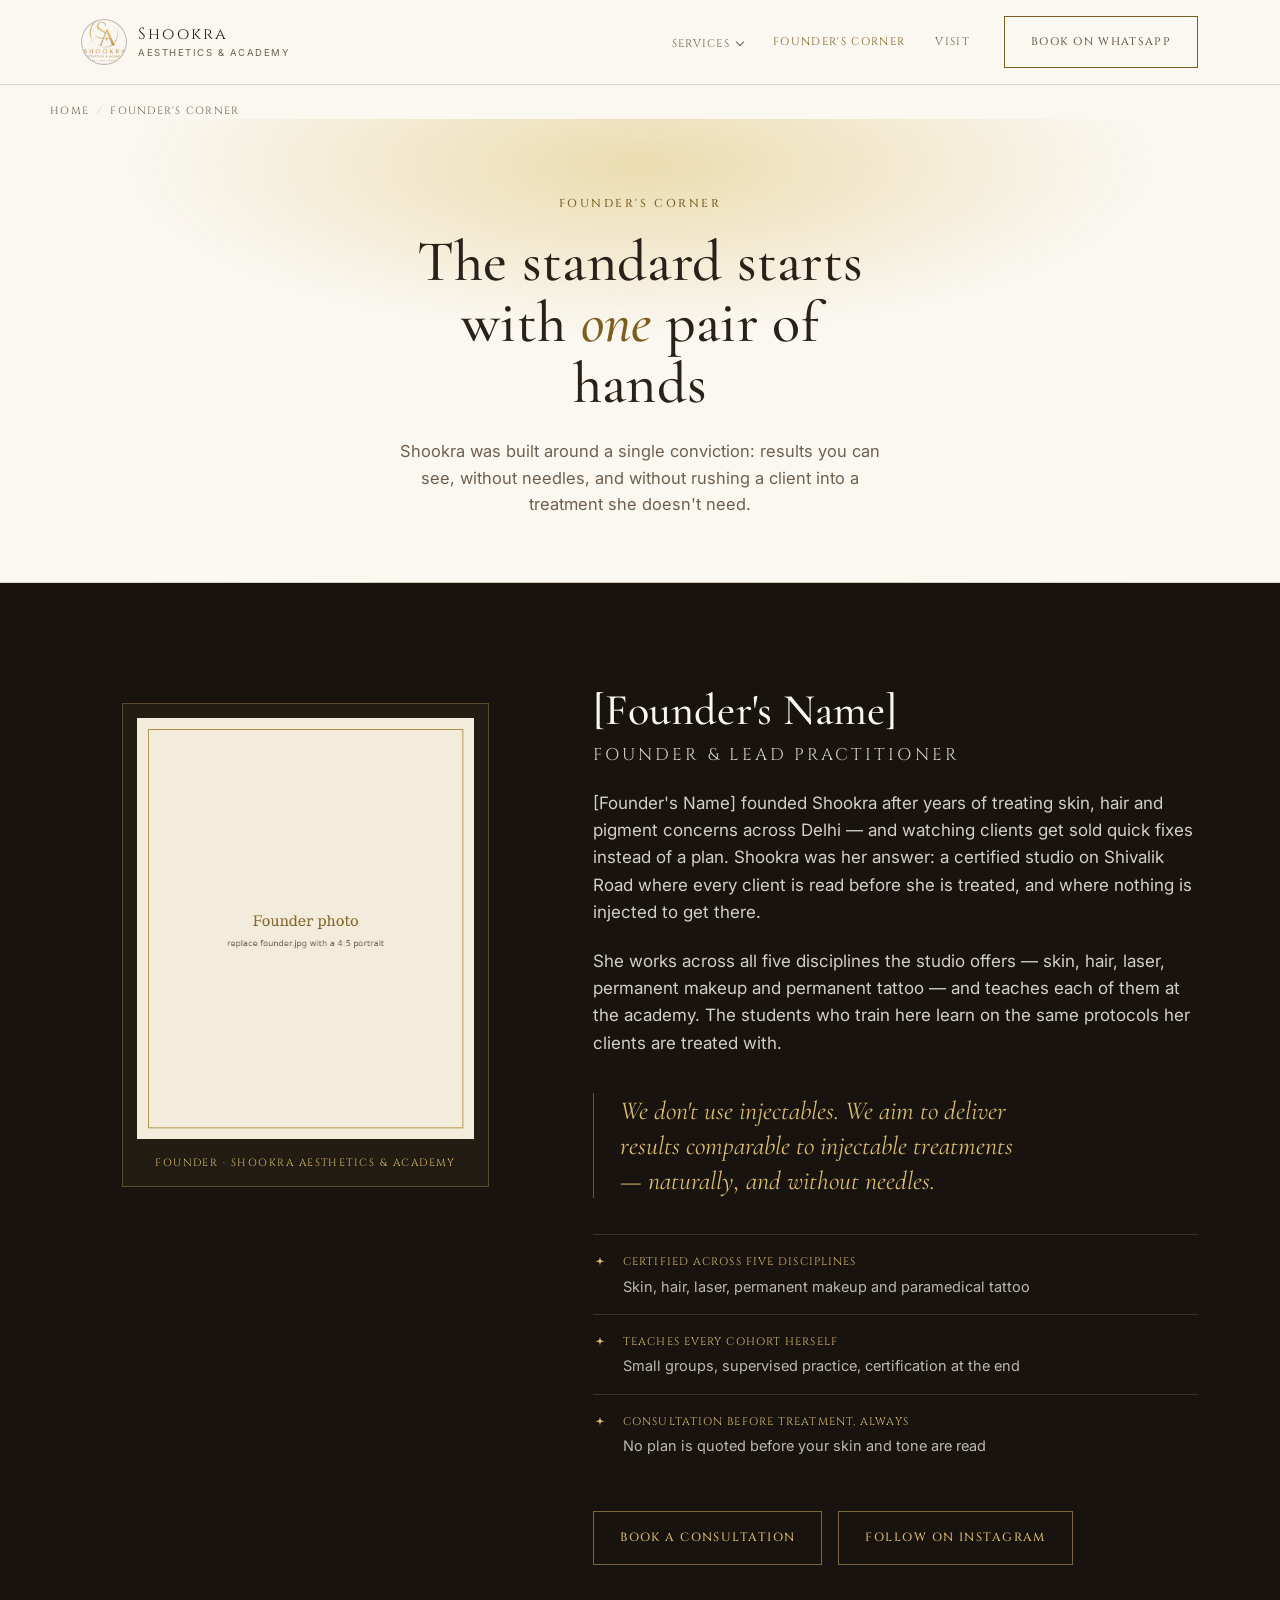
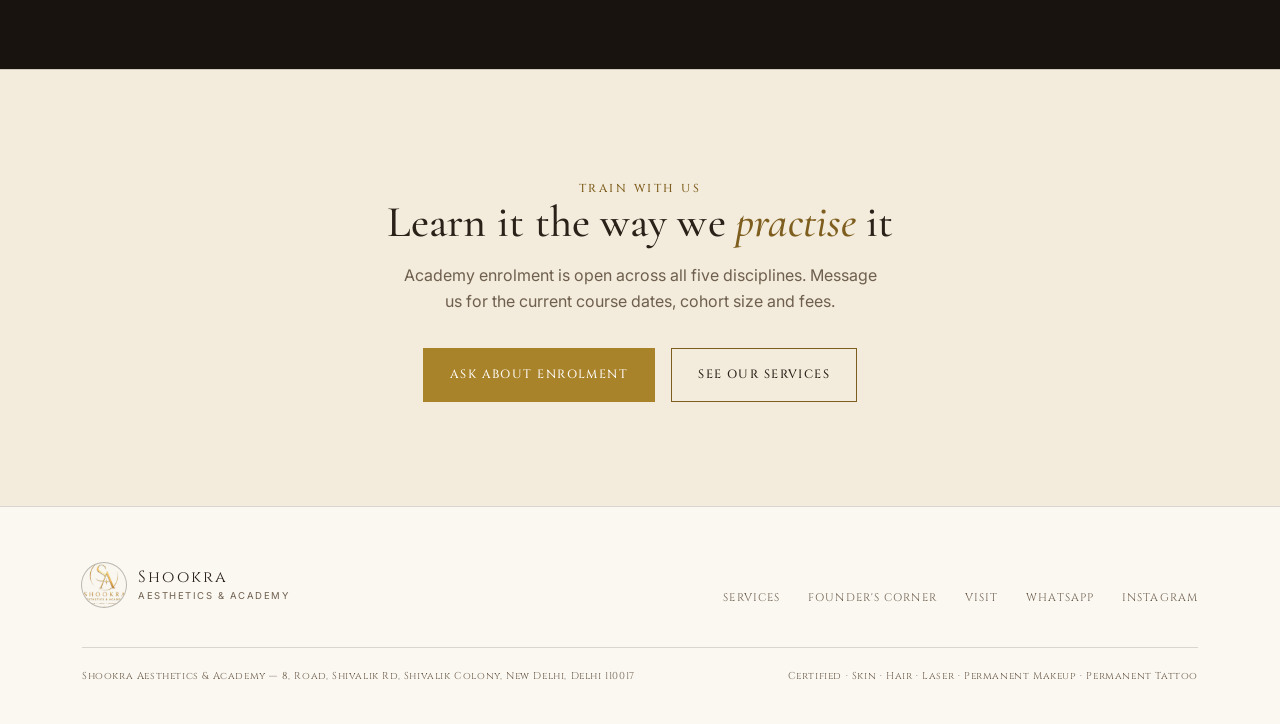
==== founders-corner.html @ c759bac9 "Added different sections for services" ====
<!DOCTYPE html>
<html lang="en">
<head>
<meta charset="UTF-8" />
<meta name="viewport" content="width=device-width, initial-scale=1.0" />
<title>Founder's Corner — Shookra Aesthetics &amp; Academy</title>
<meta name="description" content="Meet the founder of Shookra Aesthetics &amp; Academy, Shivalik Road, New Delhi." />
<link rel="preconnect" href="https://fonts.googleapis.com" />
<link rel="preconnect" href="https://fonts.gstatic.com" crossorigin />
<link href="https://fonts.googleapis.com/css2?family=Cinzel:wght@400;500;600&family=Cormorant+Garamond:ital,wght@0,400;0,500;0,600;1,400;1,500&family=Inter:wght@400;500;600&display=swap" rel="stylesheet" />
<link rel="stylesheet" href="styles.css" />
</head>
<body>

<header>
  <nav class="wrap">
    <a href="index.html" class="brand">
      <span class="brand-mark"><img src="Shookra.jpeg" alt="Shookra crest" /></span>
      <span class="wordmark">Shookra<small>Aesthetics &amp; Academy</small></span>
    </a>
    <div class="navlinks">
      <div class="navlinks-inner">
        <span class="has-menu">
          <a href="index.html#services">Services</a>
          <span class="menu">
            <a href="skin.html">Skin</a>
            <a href="hair.html">Hair</a>
            <a href="laser.html">Laser</a>
            <a href="permanent-makeup.html">Permanent Makeup</a>
            <a href="permanent-tattoo.html">Permanent Tattoo</a>
          </span>
        </span>
        <a href="founders-corner.html" aria-current="page">Founder's Corner</a>
        <a href="index.html#visit">Visit</a>
      </div>
      <a href="#" class="btn" data-wa="Hi Shookra, I'd like to book an appointment.">Book on WhatsApp</a>
    </div>
  </nav>
</header>

<main>

  <div class="wrap crumbs">
    <a href="index.html">Home</a><span>/</span>Founder's Corner
  </div>

  <div class="page-hero">
    <div class="wrap">
      <span class="eyebrow">Founder's Corner</span>
      <h1>The standard starts with <em>one</em> pair of hands</h1>
      <p>Shookra was built around a single conviction: results you can see, without needles, and without rushing a client into a treatment she doesn't need.</p>
    </div>
  </div>

  <section class="founder">
    <div class="wrap">
      <div class="founder-grid">

        <figure class="founder-portrait">
          <img src="founder.jpg" alt="Founder of Shookra Aesthetics &amp; Academy" />
          <figcaption>Founder · Shookra Aesthetics &amp; Academy</figcaption>
        </figure>

        <div class="founder-copy">
          <h2>[Founder's Name]</h2>
          <p class="founder-role">Founder &amp; Lead Practitioner</p>

          <p>[Founder's Name] founded Shookra after years of treating skin, hair and pigment concerns across Delhi — and watching clients get sold quick fixes instead of a plan. Shookra was her answer: a certified studio on Shivalik Road where every client is read before she is treated, and where nothing is injected to get there.</p>

          <p>She works across all five disciplines the studio offers — skin, hair, laser, permanent makeup and permanent tattoo — and teaches each of them at the academy. The students who train here learn on the same protocols her clients are treated with.</p>

          <blockquote class="founder-quote">We don't use injectables. We aim to deliver results comparable to injectable treatments — naturally, and without needles.</blockquote>

          <ul class="founder-facts">
            <li>
              <span class="spark"><svg viewBox="0 0 24 24" fill="currentColor"><path d="M12 6c.4 3 .9 5 1.9 6C15 13 17 13.5 20 14c-3 .5-5 1-6.1 2-1 1-1.5 3-1.9 6-.4-3-.9-5-1.9-6C9 15 7 14.5 4 14c3-.5 5-1 6.1-2 1-1 1.5-3 1.9-6z"/></svg></span>
              <div><span>Certified across five disciplines</span><p>Skin, hair, laser, permanent makeup and paramedical tattoo</p></div>
            </li>
            <li>
              <span class="spark"><svg viewBox="0 0 24 24" fill="currentColor"><path d="M12 6c.4 3 .9 5 1.9 6C15 13 17 13.5 20 14c-3 .5-5 1-6.1 2-1 1-1.5 3-1.9 6-.4-3-.9-5-1.9-6C9 15 7 14.5 4 14c3-.5 5-1 6.1-2 1-1 1.5-3 1.9-6z"/></svg></span>
              <div><span>Teaches every cohort herself</span><p>Small groups, supervised practice, certification at the end</p></div>
            </li>
            <li>
              <span class="spark"><svg viewBox="0 0 24 24" fill="currentColor"><path d="M12 6c.4 3 .9 5 1.9 6C15 13 17 13.5 20 14c-3 .5-5 1-6.1 2-1 1-1.5 3-1.9 6-.4-3-.9-5-1.9-6C9 15 7 14.5 4 14c3-.5 5-1 6.1-2 1-1 1.5-3 1.9-6z"/></svg></span>
              <div><span>Consultation before treatment, always</span><p>No plan is quoted before your skin and tone are read</p></div>
            </li>
          </ul>

          <div class="founder-cta">
            <a href="#" class="btn btn--ghost-dark" data-wa="Hi Shookra, I'd like to book a consultation with the founder.">Book a consultation</a>
            <a href="https://www.instagram.com/shookraesthetics/" class="btn btn--ghost-dark" target="_blank" rel="noopener">Follow on Instagram</a>
          </div>
        </div>

      </div>
    </div>
  </section>

  <section class="cta-band">
    <div class="wrap">
      <span class="eyebrow">Train with us</span>
      <h2>Learn it the way we <em>practise</em> it</h2>
      <p>Academy enrolment is open across all five disciplines. Message us for the current course dates, cohort size and fees.</p>
      <div class="btns">
        <a href="#" class="btn btn--solid" data-wa="Hi Shookra, I'd like to know about academy enrolment — courses, dates and fees.">Ask about enrolment</a>
        <a href="index.html#services" class="btn">See our services</a>
      </div>
    </div>
  </section>

</main>

<footer>
  <div class="wrap">
    <div class="footer-top">
      <a href="index.html" class="brand">
        <span class="brand-mark"><img src="Shookra.jpeg" alt="Shookra crest" /></span>
        <span class="wordmark">Shookra<small>Aesthetics &amp; Academy</small></span>
      </a>
      <div class="footer-links">
        <a href="index.html#services">Services</a>
        <a href="founders-corner.html">Founder's Corner</a>
        <a href="index.html#visit">Visit</a>
        <a href="#" data-wa="Hi Shookra, I'd like to book a consultation.">WhatsApp</a>
        <a href="https://www.instagram.com/shookraesthetics/" target="_blank" rel="noopener">Instagram</a>
      </div>
    </div>
    <div class="footer-bottom">
      <span>Shookra Aesthetics &amp; Academy — 8, Road, Shivalik Rd, Shivalik Colony, New Delhi, Delhi 110017</span>
      <span>Certified · Skin · Hair · Laser · Permanent Makeup · Permanent Tattoo</span>
    </div>
  </div>
</footer>

<script src="site.js"></script>
</body>
</html>
---- styles.css ----
/* ==========================================================================
   Shookra Aesthetics & Academy — shared stylesheet
   Used by every page so the theme stays identical site-wide.
   ========================================================================== */

:root{
  --ivory:#FBF8F2;
  --cream:#F3EBDB;
  --cream-deep:#EADFC6;
  --charcoal:#18130E;
  --ink:#2A2119;
  --ink-soft:#6E5F4E;
  --gold:#A9832A;
  --gold-light:#D9BB6E;
  --gold-pale:#EBDCB0;
  --gold-deep:#7E5E1E;
  --hairline: rgba(42,33,25,.16);
  --hairline-strong: rgba(42,33,25,.3);
  --max: 1180px;
}

*{ box-sizing:border-box; }
html{ scroll-behavior:smooth; }

body{
  margin:0;
  background:var(--ivory);
  color:var(--ink);
  font-family:'Inter', sans-serif;
  font-size:16px;
  line-height:1.6;
  -webkit-font-smoothing:antialiased;
}

::selection{ background:var(--gold); color:var(--ivory); }
a{ color:inherit; text-decoration:none; }
img{ max-width:100%; }

.wrap{ max-width:var(--max); margin:0 auto; padding:0 32px; }

.eyebrow{
  font-family:'Cinzel', serif;
  font-weight:500;
  font-size:11.5px;
  letter-spacing:.22em;
  text-transform:uppercase;
  color:var(--gold-deep);
}
.eyebrow--on-dark{ color:var(--gold-light); }

h1,h2,h3{
  font-family:'Cormorant Garamond', serif;
  font-weight:500;
  line-height:1.05;
  margin:0;
  letter-spacing:.005em;
}
h1 em, h2 em{ font-style:italic; color:var(--gold-deep); }

/* ---------- sparkle motif ---------- */
.spark{
  display:inline-flex; align-items:center; justify-content:center;
  width:14px; height:14px; flex-shrink:0;
}
.spark svg{ width:100%; height:100%; }

/* ---------- buttons ---------- */
.btn{
  display:inline-flex; align-items:center; gap:10px;
  font-family:'Cinzel', serif;
  font-weight:500;
  font-size:12px; letter-spacing:.12em; text-transform:uppercase;
  padding:16px 26px;
  border:1px solid var(--gold-deep);
  background:transparent;
  color:var(--ink);
  cursor:pointer;
  transition:background .25s ease, color .25s ease, border-color .25s ease;
  white-space:nowrap;
}
.btn:hover{ background:var(--ink); border-color:var(--ink); color:var(--ivory); }
.btn--solid{ background:var(--gold); border-color:var(--gold); color:var(--ivory); }
.btn--solid:hover{ background:var(--gold-deep); border-color:var(--gold-deep); }
.btn--ghost-dark{ border-color:rgba(217,187,110,.5); color:var(--gold-light); }
.btn--ghost-dark:hover{ background:var(--gold-light); border-color:var(--gold-light); color:var(--charcoal); }
.btn .wa-icon{ width:15px; height:15px; }

/* ---------- nav ---------- */
header{
  position:sticky; top:0; z-index:40;
  background:rgba(251,248,242,.88);
  backdrop-filter:blur(10px);
  border-bottom:1px solid var(--hairline);
}
nav.wrap{
  display:flex; align-items:center; justify-content:space-between;
  padding-top:16px; padding-bottom:16px;
}
.brand{ display:flex; align-items:center; gap:12px; }
.brand-mark{
  width:44px; height:44px; border-radius:50%;
  overflow:hidden; flex-shrink:0;
  box-shadow:0 0 0 1px var(--hairline-strong);
}
.brand-mark img{ width:100%; height:100%; object-fit:cover; transform:scale(1.5); display:block; mix-blend-mode:multiply; }
.wordmark{
  font-family:'Cinzel', serif;
  font-size:16px; letter-spacing:.14em; line-height:1.2;
}
.wordmark small{
  display:block;
  font-family:'Inter', sans-serif;
  font-size:9.5px; letter-spacing:.16em;
  color:var(--ink-soft); text-transform:uppercase; margin-top:3px;
}
.navlinks{ display:flex; align-items:center; gap:34px; }
.navlinks-inner{ display:flex; gap:30px; align-items:center; }
.navlinks a{
  font-family:'Cinzel', serif;
  font-size:11px; letter-spacing:.12em; text-transform:uppercase;
  color:var(--ink-soft);
  transition:color .2s ease;
}
.navlinks a:hover, .navlinks a[aria-current="page"]{ color:var(--gold-deep); }

/* services dropdown */
.has-menu{ position:relative; }
.has-menu > a{ display:inline-flex; align-items:center; gap:7px; }
.has-menu > a::after{
  content:""; width:5px; height:5px; margin-top:-3px;
  border-right:1px solid currentColor; border-bottom:1px solid currentColor;
  transform:rotate(45deg);
}
.menu{
  position:absolute; top:calc(100% + 16px); left:50%; transform:translateX(-50%) translateY(6px);
  min-width:230px; padding:8px 0;
  background:var(--ivory);
  border:1px solid var(--hairline-strong);
  box-shadow:0 18px 40px rgba(24,19,14,.09);
  opacity:0; visibility:hidden; transition:opacity .2s ease, transform .2s ease, visibility .2s;
}
.has-menu:hover .menu, .has-menu:focus-within .menu{
  opacity:1; visibility:visible; transform:translateX(-50%) translateY(0);
}
.menu a{
  display:block; padding:11px 22px;
  font-size:10.5px; letter-spacing:.12em;
  color:var(--ink-soft);
}
.menu a:hover{ background:var(--cream); color:var(--gold-deep); }

@media (max-width:860px){ .navlinks-inner{ display:none; } }

/* ---------- section shell ---------- */
section{ padding:104px 0; position:relative; }
.section-head{ text-align:center; max-width:640px; margin:0 auto 64px; }
.section-head .eyebrow{ display:block; margin-bottom:14px; }
.section-head h2{ font-size:clamp(30px,3.8vw,46px); margin-bottom:16px; }
.section-note{ font-size:15px; color:var(--ink-soft); }

/* ---------- home hero ---------- */
.hero{
  position:relative;
  padding:88px 0 70px;
  overflow:hidden;
  text-align:center;
  background:
    radial-gradient(ellipse 70% 55% at 50% 18%, var(--gold-pale) 0%, transparent 65%),
    var(--ivory);
}
.hero .wrap{ position:relative; }
.hero-mark{ width:100%; max-width:220px; margin:0 auto 4px; mix-blend-mode:multiply; }
.hero-mark img{ width:100%; height:auto; display:block; }
.hero-eyebrow{ margin-bottom:22px; }
.hero-headline{ font-size:clamp(38px, 6vw, 68px); max-width:16ch; margin:0 auto; }
.hero-sub{ font-size:16.5px; color:var(--ink-soft); max-width:44ch; margin:26px auto 0; }
.hero-cta{ display:flex; gap:16px; justify-content:center; margin-top:38px; flex-wrap:wrap; }

/* ---------- inner page hero ---------- */
.page-hero{
  padding:76px 0 64px;
  text-align:center;
  background:
    radial-gradient(ellipse 65% 60% at 50% 10%, var(--gold-pale) 0%, transparent 62%),
    var(--ivory);
  border-bottom:1px solid var(--hairline);
}
.page-hero .eyebrow{ display:block; margin-bottom:18px; }
.page-hero h1{ font-size:clamp(34px,5vw,58px); max-width:18ch; margin:0 auto; }
.page-hero p{ font-size:16.5px; color:var(--ink-soft); max-width:50ch; margin:24px auto 0; }
.page-hero .btn{ margin-top:34px; }

.crumbs{
  font-family:'Cinzel', serif;
  font-size:10.5px; letter-spacing:.12em; text-transform:uppercase;
  color:var(--ink-soft);
  padding:18px 0 0;
}
.crumbs a:hover{ color:var(--gold-deep); }
.crumbs span{ color:var(--hairline-strong); margin:0 8px; }

/* ---------- services grid (home) ---------- */
.service-list{
  display:grid; grid-template-columns:repeat(3, 1fr);
  gap:1px; background:var(--hairline); border:1px solid var(--hairline);
}
.service{
  display:block;
  background:var(--ivory);
  padding:44px 34px;
  position:relative;
  opacity:0; transform:translateY(18px);
  transition:opacity .6s ease, transform .6s ease;
}
.service.in{ opacity:1; transform:none; }
.service .spark{ color:var(--gold); margin-bottom:22px; }
.service h3{ font-size:25px; font-weight:500; margin-bottom:12px; }
.service p{ font-size:14px; color:var(--ink-soft); max-width:32ch; }
.service .more{
  display:inline-block; margin-top:20px;
  font-family:'Cinzel', serif; font-size:10.5px; letter-spacing:.12em;
  text-transform:uppercase; color:var(--gold-deep);
  border-bottom:1px solid var(--gold-pale);
  padding-bottom:3px;
}
.service:hover .more{ border-bottom-color:var(--gold-deep); }
.service-line{
  position:absolute; left:0; bottom:0; height:2px; width:0;
  background:var(--gold); transition:width .35s ease;
}
.service:hover .service-line{ width:100%; }

@media (max-width:900px){ .service-list{ grid-template-columns:repeat(2,1fr); } }
@media (max-width:640px){ .service-list{ grid-template-columns:1fr; } }

/* ---------- service detail page ---------- */
.svc-grid{
  display:grid; grid-template-columns:1.15fr .85fr; gap:64px; align-items:start;
}
.svc-copy h2{ font-size:clamp(26px,3.2vw,38px); margin-bottom:18px; }
.svc-copy h2 + p{ margin-top:0; }
.svc-copy p{ font-size:16px; color:var(--ink-soft); max-width:60ch; margin:0 0 22px; }
.svc-copy h3{
  font-family:'Cinzel', serif; font-size:11.5px; letter-spacing:.16em;
  text-transform:uppercase; color:var(--gold-deep);
  margin:44px 0 18px;
}
.svc-points{ list-style:none; margin:0; padding:0; }
.svc-points li{
  display:flex; gap:14px; align-items:baseline;
  padding:14px 0; border-top:1px solid var(--hairline);
  font-size:15px; color:var(--ink-soft);
}
.svc-points li .spark{ color:var(--gold); transform:translateY(2px); }
.svc-points li strong{ color:var(--ink); font-weight:500; }

.svc-steps{ list-style:none; counter-reset:step; margin:0; padding:0; }
.svc-steps li{
  counter-increment:step;
  display:flex; gap:18px; align-items:flex-start;
  padding:18px 0; border-top:1px solid var(--hairline);
}
.svc-steps li::before{
  content:counter(step,decimal-leading-zero);
  font-family:'Cinzel', serif; font-size:12px; color:var(--gold-deep);
  padding-top:3px; min-width:26px;
}
.svc-steps li div span{ display:block; font-family:'Cormorant Garamond',serif; font-size:22px; margin-bottom:2px; }
.svc-steps li div p{ margin:0; font-size:14.5px; color:var(--ink-soft); }

.svc-aside{ position:sticky; top:104px; }
.svc-card{
  border:1px solid var(--hairline-strong);
  background:var(--cream);
  padding:34px;
  margin-bottom:24px;
}
.svc-card .eyebrow{ display:block; margin-bottom:18px; }
.svc-card dl{ margin:0 0 26px; font-size:14px; color:var(--ink-soft); }
.svc-card dl div{
  display:flex; justify-content:space-between; gap:14px;
  padding:12px 0; border-top:1px solid var(--hairline);
}
.svc-card dt{
  font-family:'Cinzel', serif; font-size:10.5px; letter-spacing:.1em;
  text-transform:uppercase; color:var(--gold-deep);
}
.svc-card dd{ margin:0; text-align:right; }
.svc-card .btn{ width:100%; justify-content:center; }

.svc-note{
  border-left:2px solid var(--gold-pale);
  padding:4px 0 4px 20px;
  font-size:14px; color:var(--ink-soft);
}

@media (max-width:900px){
  .svc-grid{ grid-template-columns:1fr; gap:48px; }
  .svc-aside{ position:static; }
}

/* other services strip */
.other-svcs{ background:var(--cream); border-top:1px solid var(--hairline); }
.other-list{ display:grid; grid-template-columns:repeat(4,1fr); gap:1px; background:var(--hairline); border:1px solid var(--hairline); }
.other-list a{
  background:var(--ivory); padding:30px 26px;
  transition:background .25s ease;
}
.other-list a:hover{ background:var(--gold-pale); }
.other-list a span{
  display:block; font-family:'Cormorant Garamond', serif; font-size:23px; margin-bottom:6px;
}
.other-list a small{ font-size:13px; color:var(--ink-soft); }
@media (max-width:900px){ .other-list{ grid-template-columns:repeat(2,1fr); } }
@media (max-width:560px){ .other-list{ grid-template-columns:1fr; } }

/* ---------- founder's corner ---------- */
.founder{ background:var(--charcoal); color:var(--ivory); }
.founder-grid{ display:grid; grid-template-columns:.85fr 1.15fr; gap:64px; align-items:start; }
.founder-portrait{
  border:1px solid rgba(217,187,110,.3);
  padding:14px;
  background:rgba(217,187,110,.05);
}
.founder-portrait img{
  display:block; width:100%; height:auto; aspect-ratio:4/5; object-fit:cover;
}
.founder-portrait figcaption{
  margin-top:16px; text-align:center;
  font-family:'Cinzel', serif; font-size:10.5px; letter-spacing:.14em;
  text-transform:uppercase; color:var(--gold-light);
}
.founder-copy h2{ font-size:clamp(28px,3.6vw,44px); margin-bottom:8px; }
.founder-role{
  font-family:'Cinzel', serif; font-size:11px; letter-spacing:.18em;
  text-transform:uppercase; color:var(--gold-light);
  margin:0 0 28px;
}
.founder-copy p{ font-size:17px; color:rgba(251,248,242,.82); max-width:56ch; margin:0 0 22px; }
.founder-quote{
  font-family:'Cormorant Garamond', serif;
  font-style:italic; font-size:26px; line-height:1.35;
  color:var(--gold-light);
  border-left:1px solid rgba(217,187,110,.4);
  padding-left:26px; margin:36px 0;
  max-width:40ch;
}
.founder-facts{ list-style:none; margin:34px 0 0; padding:0; }
.founder-facts li{
  display:flex; gap:16px; align-items:baseline;
  padding:16px 0; border-top:1px solid rgba(217,187,110,.18);
}
.founder-facts li .spark{ color:var(--gold-light); transform:translateY(2px); }
.founder-facts li div span{
  display:block; font-family:'Cinzel', serif; font-size:11px; letter-spacing:.1em;
  text-transform:uppercase; color:var(--gold-light); margin-bottom:4px;
}
.founder-facts li div p{ margin:0; font-size:14.5px; color:rgba(251,248,242,.72); }
.founder-cta{ display:flex; gap:16px; flex-wrap:wrap; margin-top:38px; }
@media (max-width:900px){ .founder-grid{ grid-template-columns:1fr; gap:44px; } }

/* ---------- academy teaser (dark) ---------- */
.academy{ background:var(--charcoal); color:var(--ivory); }
.academy .section-head p{ color:rgba(251,248,242,.68); }
.academy-grid{ display:grid; grid-template-columns:1.1fr .9fr; gap:64px; align-items:start; }
.academy-copy p{ font-size:17px; color:rgba(251,248,242,.82); max-width:46ch; margin:0 0 30px; }
.academy-list{ list-style:none; margin:0 0 34px; padding:0; }
.academy-list li{
  display:flex; gap:16px; align-items:baseline;
  padding:16px 0; border-top:1px solid rgba(217,187,110,.18);
}
.academy-list li .spark{ color:var(--gold-light); flex-shrink:0; transform:translateY(2px); }
.academy-list li div span{
  display:block; font-family:'Cinzel', serif; font-size:11px; letter-spacing:.1em;
  text-transform:uppercase; color:var(--gold-light); margin-bottom:4px;
}
.academy-list li div p{ margin:0; font-size:14.5px; color:rgba(251,248,242,.72); }
.academy-panel{ border:1px solid rgba(217,187,110,.28); padding:36px; }
.academy-panel .eyebrow{ display:block; margin-bottom:20px; }
.academy-panel .stat{
  font-family:'Cormorant Garamond', serif; font-size:46px;
  color:var(--gold-light); margin-bottom:6px;
}
.academy-panel .stat-label{ font-size:13.5px; color:rgba(251,248,242,.68); margin-bottom:28px; }
.academy-panel .stat-label:last-child{ margin-bottom:0; }
@media (max-width:900px){ .academy-grid{ grid-template-columns:1fr; } }

/* ---------- trust strip ---------- */
.trust{ padding:52px 0; border-top:1px solid var(--hairline); border-bottom:1px solid var(--hairline); }
.trust .wrap{ display:flex; flex-wrap:wrap; gap:18px 44px; justify-content:center; }
.trust-item{
  display:flex; align-items:center; gap:10px;
  font-family:'Cinzel', serif; font-size:11px; letter-spacing:.1em;
  text-transform:uppercase; color:var(--ink-soft);
}
.trust-item .spark{ width:11px; height:11px; color:var(--gold); }

/* ---------- visit + map tile ---------- */
.visit-grid{ display:grid; grid-template-columns:1fr 1fr; gap:56px; }
.visit-card{ border:1px solid var(--hairline-strong); padding:44px; background:var(--cream); }
.visit-card .eyebrow{ display:block; margin-bottom:20px; }
.visit-address{ font-family:'Cormorant Garamond', serif; font-size:30px; margin-bottom:24px; }
.visit-meta{ font-size:14px; color:var(--ink-soft); margin-bottom:30px; }
.visit-meta div{
  padding:12px 0; border-top:1px solid var(--hairline);
  display:flex; justify-content:space-between; gap:12px;
}
.visit-meta div span:first-child{
  font-family:'Cinzel', serif; font-size:10.5px; letter-spacing:.1em;
  text-transform:uppercase; color:var(--gold-deep);
}

/* the clickable Google Maps tile */
.map-tile{
  position:relative; display:block; overflow:hidden;
  border:1px solid var(--hairline-strong);
  background:var(--cream);
  min-height:100%;
}
.map-tile img{
  display:block; width:100%; height:100%; min-height:380px;
  object-fit:cover; object-position:center;
  transition:transform .5s ease;
}
.map-tile:hover img{ transform:scale(1.04); }
.map-tile::after{
  content:""; position:absolute; inset:0;
  background:linear-gradient(to bottom, rgba(24,19,14,0) 45%, rgba(24,19,14,.55) 100%);
  pointer-events:none;
}
.map-pin{
  position:absolute; top:50%; left:50%;
  transform:translate(-50%,-100%);
  width:44px; height:44px; border-radius:50% 50% 50% 4px;
  rotate:-45deg;
  background:var(--gold-deep);
  border:2px solid var(--ivory);
  box-shadow:0 8px 18px rgba(24,19,14,.35);
  display:flex; align-items:center; justify-content:center;
  z-index:2;
}
.map-pin .spark{ rotate:45deg; width:18px; height:18px; color:var(--ivory); }
.map-open{
  position:absolute; left:0; right:0; bottom:0; z-index:2;
  display:flex; align-items:center; justify-content:space-between; gap:14px;
  padding:18px 22px;
  color:var(--ivory);
  font-family:'Cinzel', serif; font-size:11px; letter-spacing:.12em; text-transform:uppercase;
}
.map-open .pill{
  display:inline-flex; align-items:center; gap:9px;
  background:var(--ivory); color:var(--ink);
  padding:11px 18px; border-radius:2px;
  transition:background .25s ease, color .25s ease;
}
.map-tile:hover .pill{ background:var(--gold); color:var(--ivory); }
.map-open .pill svg{ width:14px; height:14px; }
.map-open .where{ opacity:.9; max-width:20ch; line-height:1.5; }
@media (max-width:900px){
  .visit-grid{ grid-template-columns:1fr; }
  .map-tile img{ min-height:300px; }
}
@media (max-width:520px){ .map-open .where{ display:none; } }

/* ---------- closing CTA band ---------- */
.cta-band{ background:var(--cream); border-top:1px solid var(--hairline); text-align:center; }
.cta-band h2{ font-size:clamp(28px,3.6vw,44px); margin-bottom:18px; }
.cta-band p{ font-size:16px; color:var(--ink-soft); max-width:48ch; margin:0 auto 34px; }
.cta-band .btns{ display:flex; gap:16px; justify-content:center; flex-wrap:wrap; }

/* ---------- footer ---------- */
footer{ padding:56px 0 40px; border-top:1px solid var(--hairline); }
.footer-top{
  display:flex; justify-content:space-between; align-items:flex-end;
  flex-wrap:wrap; gap:24px; margin-bottom:40px;
}
.footer-links{ display:flex; gap:28px; flex-wrap:wrap; }
.footer-links a{
  font-family:'Cinzel', serif; font-size:11px; letter-spacing:.1em;
  text-transform:uppercase; color:var(--ink-soft);
}
.footer-links a:hover{ color:var(--gold-deep); }
.footer-bottom{
  display:flex; justify-content:space-between; flex-wrap:wrap; gap:10px;
  font-family:'Cinzel', serif; font-size:10px; letter-spacing:.06em; color:var(--ink-soft);
  padding-top:20px; border-top:1px solid var(--hairline);
}

:focus-visible{ outline:2px solid var(--gold); outline-offset:3px; }

@media (prefers-reduced-motion: reduce){
  html{ scroll-behavior:auto; }
  .service{ transition:none; opacity:1; transform:none; }
  .map-tile img{ transition:none; }
}
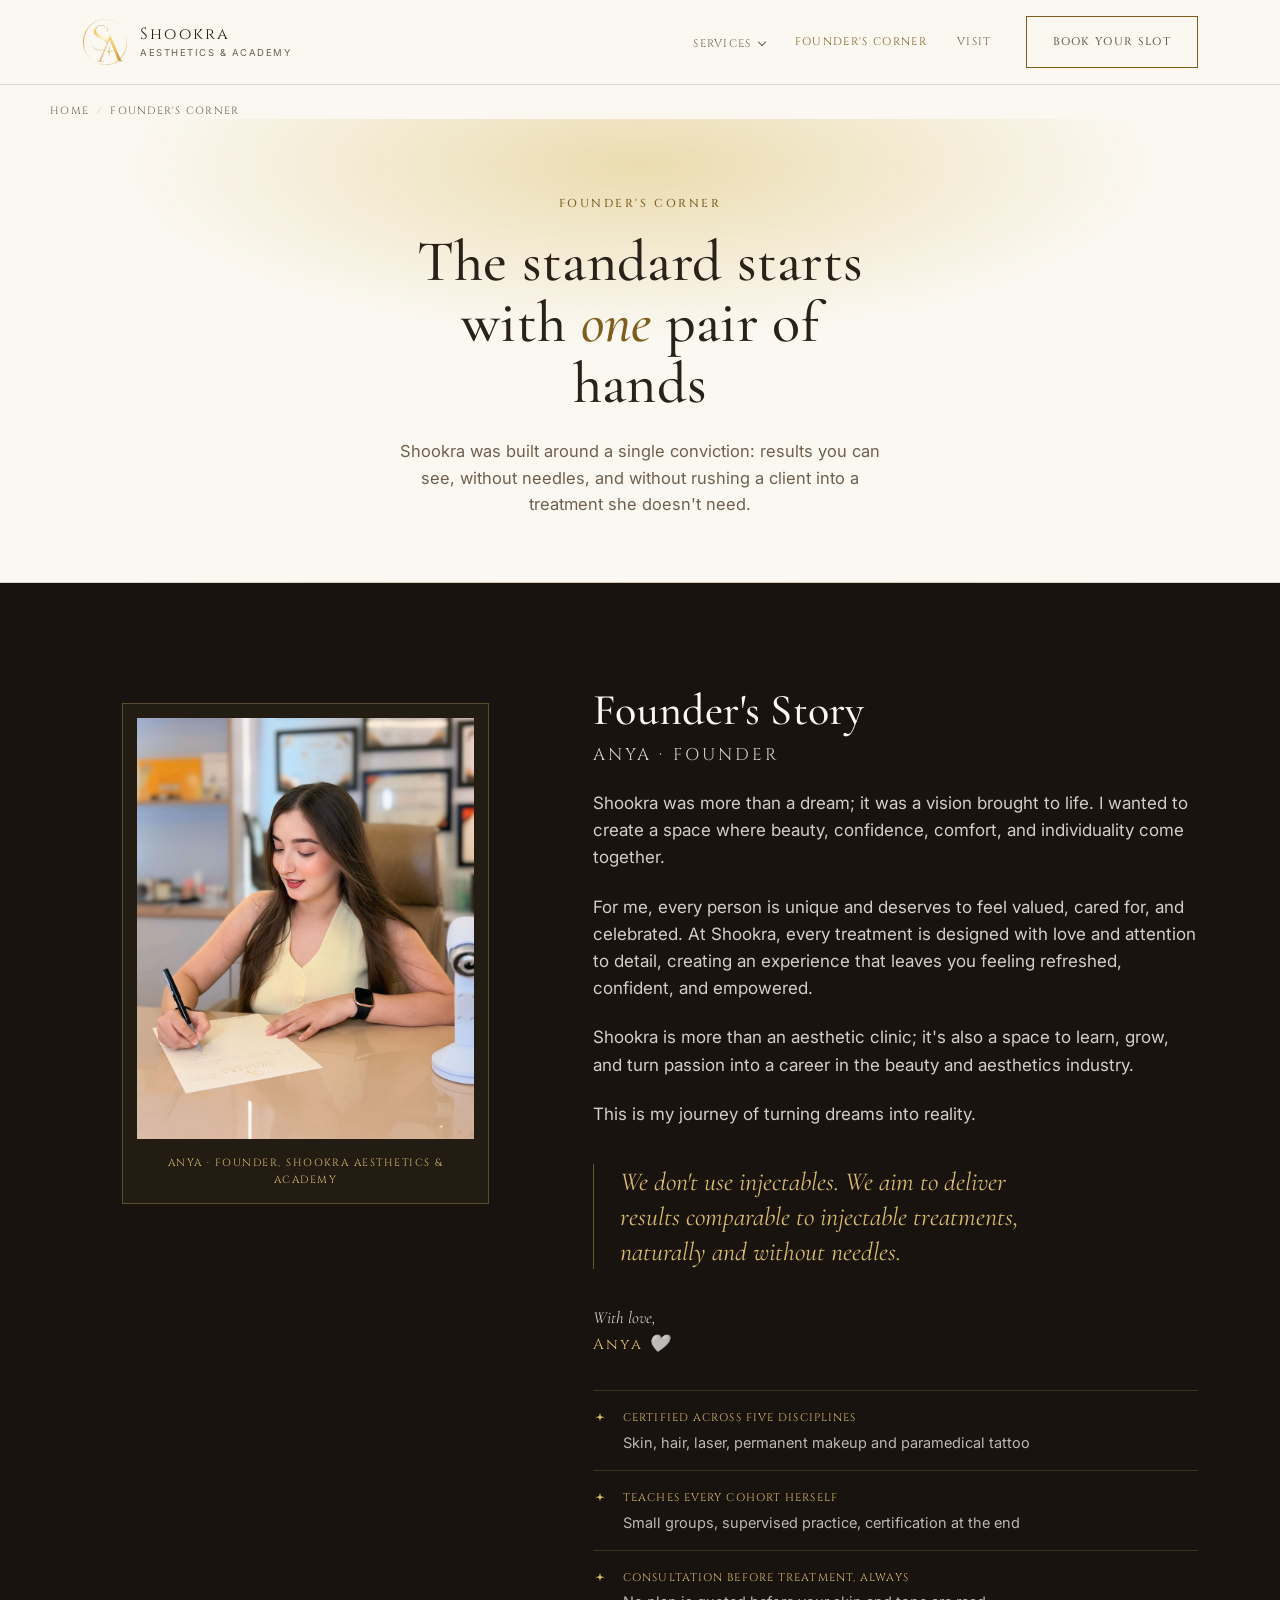
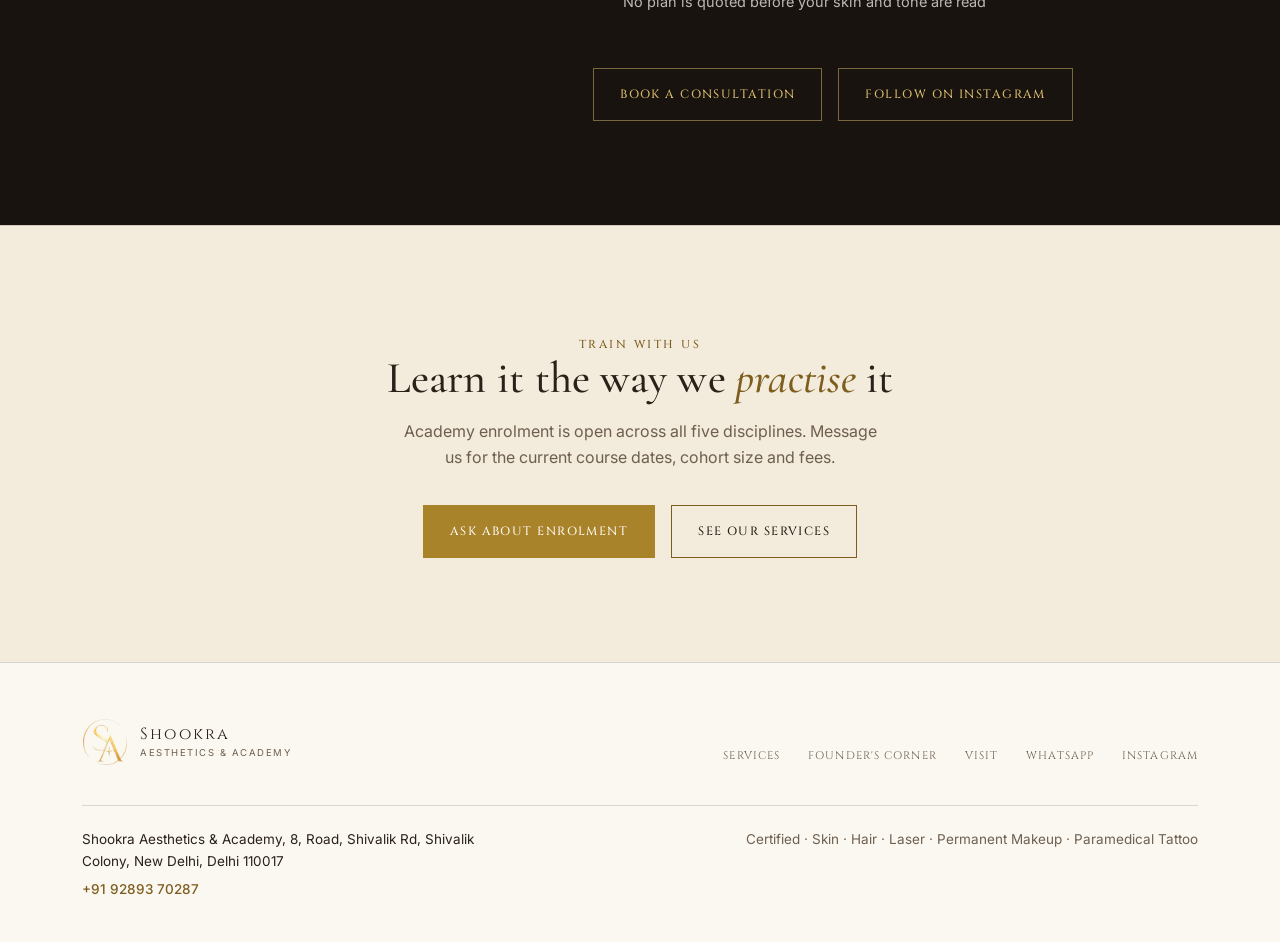
==== commit fd045cf4: "Changed logo and updated content" ====
--- a/founders-corner.html
+++ b/founders-corner.html
@@ -3,7 +3,7 @@
 <head>
 <meta charset="UTF-8" />
 <meta name="viewport" content="width=device-width, initial-scale=1.0" />
-<title>Founder's Corner — Shookra Aesthetics &amp; Academy</title>
+<title>Founder's Corner | Shookra Aesthetics &amp; Academy</title>
 <meta name="description" content="Meet the founder of Shookra Aesthetics &amp; Academy, Shivalik Road, New Delhi." />
 <link rel="preconnect" href="https://fonts.googleapis.com" />
 <link rel="preconnect" href="https://fonts.gstatic.com" crossorigin />
@@ -15,7 +15,7 @@
 <header>
   <nav class="wrap">
     <a href="index.html" class="brand">
-      <span class="brand-mark"><img src="Shookra.jpeg" alt="Shookra crest" /></span>
+      <span class="brand-mark"><img src="logo-mark.png" alt="Shookra monogram" /></span>
       <span class="wordmark">Shookra<small>Aesthetics &amp; Academy</small></span>
     </a>
     <div class="navlinks">
@@ -27,13 +27,13 @@
             <a href="hair.html">Hair</a>
             <a href="laser.html">Laser</a>
             <a href="permanent-makeup.html">Permanent Makeup</a>
-            <a href="permanent-tattoo.html">Permanent Tattoo</a>
+            <a href="paramedical-tattoo.html">Paramedical Tattoo</a>
           </span>
         </span>
         <a href="founders-corner.html" aria-current="page">Founder's Corner</a>
         <a href="index.html#visit">Visit</a>
       </div>
-      <a href="#" class="btn" data-wa="Hi Shookra, I'd like to book an appointment.">Book on WhatsApp</a>
+      <a href="#" class="btn" data-wa="Hi Shookra, I'd like to book an appointment.">Book your slot</a>
     </div>
   </nav>
 </header>
@@ -57,19 +57,25 @@
       <div class="founder-grid">
 
         <figure class="founder-portrait">
-          <img src="founder.jpg" alt="Founder of Shookra Aesthetics &amp; Academy" />
-          <figcaption>Founder · Shookra Aesthetics &amp; Academy</figcaption>
+          <img src="founder.jpg" alt="Anya, founder of Shookra Aesthetics &amp; Academy" />
+          <figcaption>Anya &#183; Founder, Shookra Aesthetics &amp; Academy</figcaption>
         </figure>
 
         <div class="founder-copy">
-          <h2>[Founder's Name]</h2>
-          <p class="founder-role">Founder &amp; Lead Practitioner</p>
+          <h2>Founder's Story</h2>
+          <p class="founder-role">Anya &#183; Founder</p>
 
-          <p>[Founder's Name] founded Shookra after years of treating skin, hair and pigment concerns across Delhi — and watching clients get sold quick fixes instead of a plan. Shookra was her answer: a certified studio on Shivalik Road where every client is read before she is treated, and where nothing is injected to get there.</p>
+          <p>Shookra was more than a dream; it was a vision brought to life. I wanted to create a space where beauty, confidence, comfort, and individuality come together.</p>
 
-          <p>She works across all five disciplines the studio offers — skin, hair, laser, permanent makeup and permanent tattoo — and teaches each of them at the academy. The students who train here learn on the same protocols her clients are treated with.</p>
+          <p>For me, every person is unique and deserves to feel valued, cared for, and celebrated. At Shookra, every treatment is designed with love and attention to detail, creating an experience that leaves you feeling refreshed, confident, and empowered.</p>
 
-          <blockquote class="founder-quote">We don't use injectables. We aim to deliver results comparable to injectable treatments — naturally, and without needles.</blockquote>
+          <p>Shookra is more than an aesthetic clinic; it's also a space to learn, grow, and turn passion into a career in the beauty and aesthetics industry.</p>
+
+          <p>This is my journey of turning dreams into reality.</p>
+
+          <blockquote class="founder-quote">We don't use injectables. We aim to deliver results comparable to injectable treatments, naturally and without needles.</blockquote>
+
+          <p class="founder-sign">With love,<br /><span>Anya</span> &#129293;</p>
 
           <ul class="founder-facts">
             <li>
@@ -102,7 +108,7 @@
       <h2>Learn it the way we <em>practise</em> it</h2>
       <p>Academy enrolment is open across all five disciplines. Message us for the current course dates, cohort size and fees.</p>
       <div class="btns">
-        <a href="#" class="btn btn--solid" data-wa="Hi Shookra, I'd like to know about academy enrolment — courses, dates and fees.">Ask about enrolment</a>
+        <a href="#" class="btn btn--solid" data-wa="Hi Shookra, I'd like to know about academy enrolment: courses, dates and fees.">Ask about enrolment</a>
         <a href="index.html#services" class="btn">See our services</a>
       </div>
     </div>
@@ -114,7 +120,7 @@
   <div class="wrap">
     <div class="footer-top">
       <a href="index.html" class="brand">
-        <span class="brand-mark"><img src="Shookra.jpeg" alt="Shookra crest" /></span>
+        <span class="brand-mark"><img src="logo-mark.png" alt="Shookra monogram" /></span>
         <span class="wordmark">Shookra<small>Aesthetics &amp; Academy</small></span>
       </a>
       <div class="footer-links">
@@ -126,8 +132,8 @@
       </div>
     </div>
     <div class="footer-bottom">
-      <span>Shookra Aesthetics &amp; Academy — 8, Road, Shivalik Rd, Shivalik Colony, New Delhi, Delhi 110017</span>
-      <span>Certified · Skin · Hair · Laser · Permanent Makeup · Permanent Tattoo</span>
+      <span>Shookra Aesthetics &amp; Academy, 8, Road, Shivalik Rd, Shivalik Colony, New Delhi, Delhi 110017<br /><a class="footer-phone" href="tel:+919289370287">+91 92893 70287</a></span>
+      <span>Certified · Skin · Hair · Laser · Permanent Makeup · Paramedical Tattoo</span>
     </div>
   </div>
 </footer>
--- a/styles.css
+++ b/styles.css
@@ -1,5 +1,5 @@
 /* ==========================================================================
-   Shookra Aesthetics & Academy — shared stylesheet
+   Shookra Aesthetics & Academy: shared stylesheet
    Used by every page so the theme stays identical site-wide.
    ========================================================================== */
 
@@ -98,11 +98,10 @@
 }
 .brand{ display:flex; align-items:center; gap:12px; }
 .brand-mark{
-  width:44px; height:44px; border-radius:50%;
-  overflow:hidden; flex-shrink:0;
-  box-shadow:0 0 0 1px var(--hairline-strong);
-}
-.brand-mark img{ width:100%; height:100%; object-fit:cover; transform:scale(1.5); display:block; mix-blend-mode:multiply; }
+  width:46px; height:46px; flex-shrink:0;
+  display:flex; align-items:center; justify-content:center;
+}
+.brand-mark img{ width:100%; height:100%; object-fit:contain; display:block; }
 .wordmark{
   font-family:'Cinzel', serif;
   font-size:16px; letter-spacing:.14em; line-height:1.2;
@@ -169,7 +168,7 @@
     var(--ivory);
 }
 .hero .wrap{ position:relative; }
-.hero-mark{ width:100%; max-width:220px; margin:0 auto 4px; mix-blend-mode:multiply; }
+.hero-mark{ width:100%; max-width:300px; margin:0 auto 10px; }
 .hero-mark img{ width:100%; height:auto; display:block; }
 .hero-eyebrow{ margin-bottom:22px; }
 .hero-headline{ font-size:clamp(38px, 6vw, 68px); max-width:16ch; margin:0 auto; }
@@ -356,6 +355,16 @@
   text-transform:uppercase; color:var(--gold-light); margin-bottom:4px;
 }
 .founder-facts li div p{ margin:0; font-size:14.5px; color:rgba(251,248,242,.72); }
+.founder-sign{
+  font-family:'Cormorant Garamond', serif;
+  font-style:italic; font-size:20px; line-height:1.5;
+  color:rgba(251,248,242,.82); margin:30px 0 0;
+}
+.founder-sign span{
+  font-style:normal;
+  font-family:'Cinzel', serif; font-size:15px; letter-spacing:.14em;
+  color:var(--gold-light);
+}
 .founder-cta{ display:flex; gap:16px; flex-wrap:wrap; margin-top:38px; }
 @media (max-width:900px){ .founder-grid{ grid-template-columns:1fr; gap:44px; } }
 
@@ -428,18 +437,6 @@
   background:linear-gradient(to bottom, rgba(24,19,14,0) 45%, rgba(24,19,14,.55) 100%);
   pointer-events:none;
 }
-.map-pin{
-  position:absolute; top:50%; left:50%;
-  transform:translate(-50%,-100%);
-  width:44px; height:44px; border-radius:50% 50% 50% 4px;
-  rotate:-45deg;
-  background:var(--gold-deep);
-  border:2px solid var(--ivory);
-  box-shadow:0 8px 18px rgba(24,19,14,.35);
-  display:flex; align-items:center; justify-content:center;
-  z-index:2;
-}
-.map-pin .spark{ rotate:45deg; width:18px; height:18px; color:var(--ivory); }
 .map-open{
   position:absolute; left:0; right:0; bottom:0; z-index:2;
   display:flex; align-items:center; justify-content:space-between; gap:14px;
@@ -481,10 +478,20 @@
 }
 .footer-links a:hover{ color:var(--gold-deep); }
 .footer-bottom{
-  display:flex; justify-content:space-between; flex-wrap:wrap; gap:10px;
-  font-family:'Cinzel', serif; font-size:10px; letter-spacing:.06em; color:var(--ink-soft);
-  padding-top:20px; border-top:1px solid var(--hairline);
-}
+  display:flex; justify-content:space-between; flex-wrap:wrap; gap:8px 32px;
+  font-family:'Inter', sans-serif;
+  font-size:13.5px; letter-spacing:0; line-height:1.65;
+  color:var(--ink-soft);
+  padding-top:22px; border-top:1px solid var(--hairline);
+}
+.footer-bottom span:first-child{ color:var(--ink); max-width:48ch; }
+.footer-phone{
+  display:inline-block; margin-top:6px;
+  color:var(--gold-deep); font-weight:500;
+  border-bottom:1px solid transparent;
+}
+.footer-phone:hover{ border-bottom-color:var(--gold-deep); }
+@media (max-width:700px){ .footer-bottom{ font-size:13px; } }
 
 :focus-visible{ outline:2px solid var(--gold); outline-offset:3px; }
 
